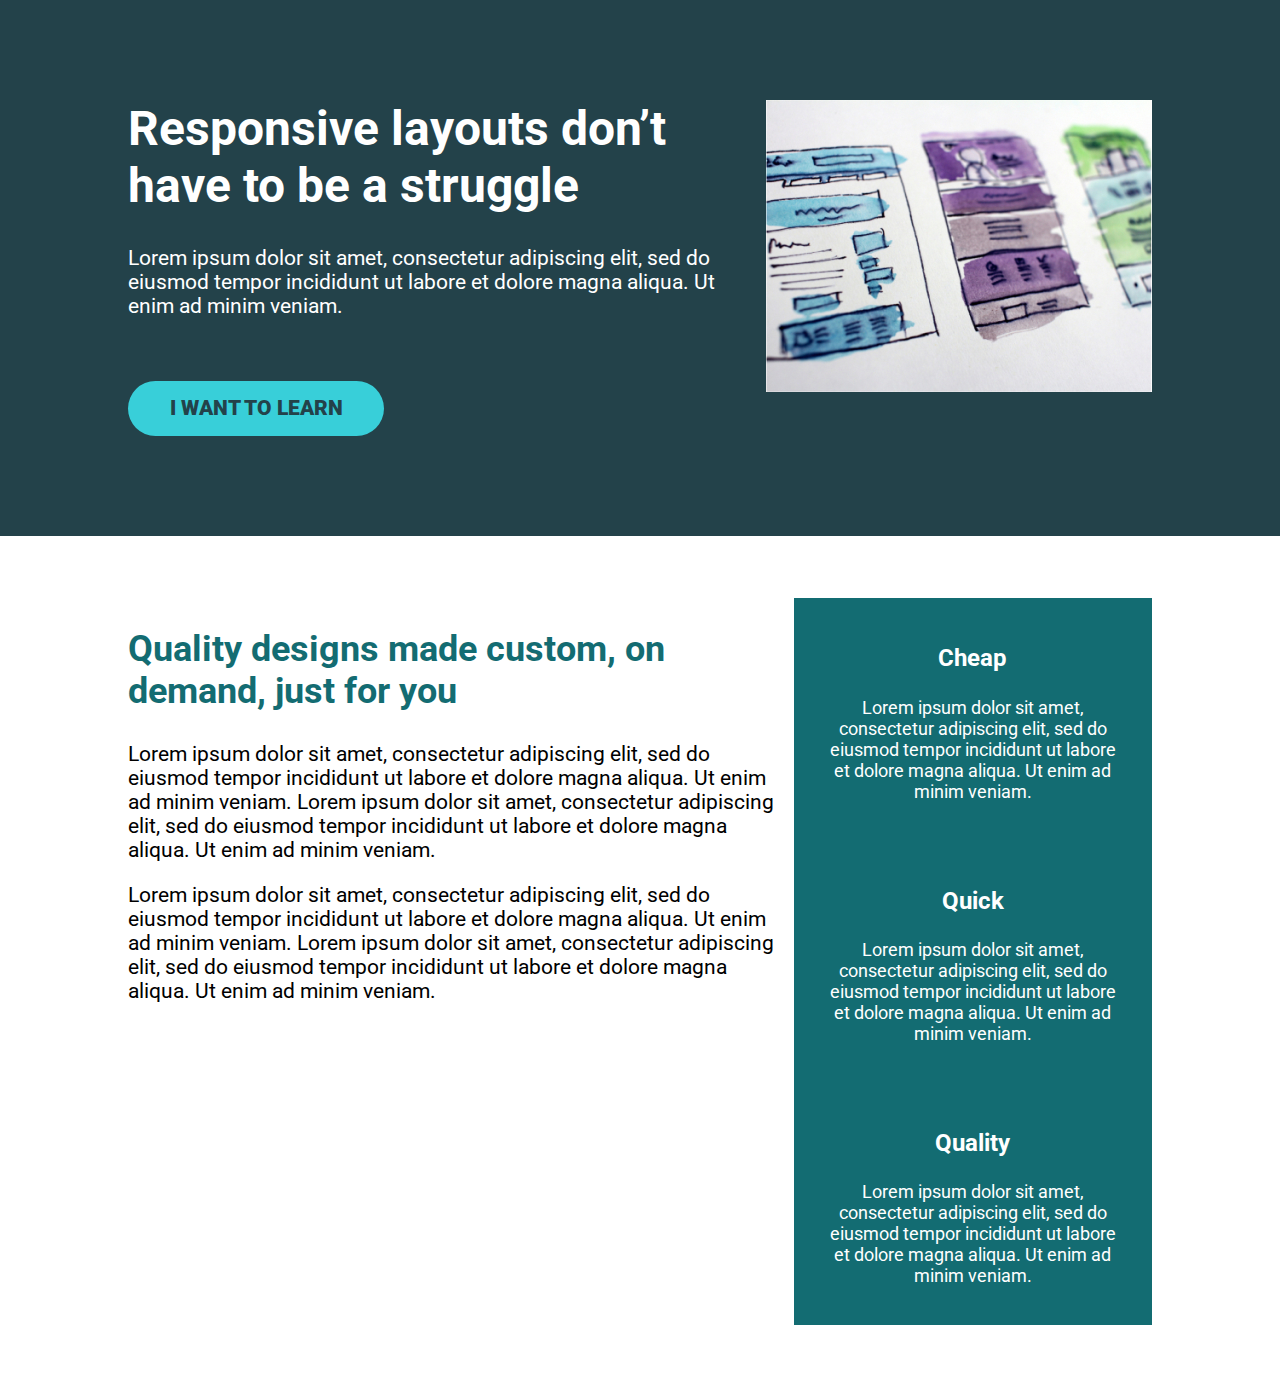
==== flexbox challenge02/index.html @ d34ac8a5 "first commit" ====
<!DOCTYPE html>
<html lang="en">
<head>
    <meta charset="UTF-8">
    <meta name="viewport" content="width=device-width, initial-scale=1.0">
    <title>Conquering Rsponsive Layouts</title>
    <link href="https://fonts.googleapis.com/css2?family=Roboto:wght@400;900&display=swap" rel="stylesheet"> 
    <link rel="stylesheet" href="style.css">
</head>
<body>
    <div class="hero">
        <div class="container row">
            <div class="hero__text">
                <h1>Responsive layouts don’t have to be a struggle</h1>
                <p>Lorem ipsum dolor sit amet, consectetur adipiscing elit, sed do eiusmod tempor incididunt ut labore et dolore magna aliqua. Ut enim ad minim veniam.</p>
                <a href="#" class="btn">I want to learn</a>
            </div>
            <div class="hero__image">
                <img src="./img/hero-img.jpg" alt="3 websites sketches">
            </div>
        </div>
    </div> 

    <main>
        <section class="main container row">
            <section class="main__left">
                <h2>Quality designs made custom, on demand, just for you</h2>
                <p>Lorem ipsum dolor sit amet, consectetur adipiscing elit, sed do eiusmod tempor incididunt ut labore et dolore magna aliqua. Ut enim ad minim veniam. Lorem ipsum dolor sit amet, consectetur adipiscing elit, sed do eiusmod tempor incididunt ut labore et dolore magna aliqua. Ut enim ad minim veniam.</p>
                <p>Lorem ipsum dolor sit amet, consectetur adipiscing elit, sed do eiusmod tempor incididunt ut labore et dolore magna aliqua. Ut enim ad minim veniam. Lorem ipsum dolor sit amet, consectetur adipiscing elit, sed do eiusmod tempor incididunt ut labore et dolore magna aliqua. Ut enim ad minim veniam.</p>
            </section>
            <aside class="main__right">
                <div class="item">
                    <h3>Cheap</h3>
                    <p>Lorem ipsum dolor sit amet, consectetur adipiscing elit, sed do eiusmod tempor incididunt ut labore et dolore magna aliqua. Ut enim ad minim veniam.</p>
                </div>
                <div class="item">
                    <h3>Quick</h3>
                    <p>Lorem ipsum dolor sit amet, consectetur adipiscing elit, sed do eiusmod tempor incididunt ut labore et dolore magna aliqua. Ut enim ad minim veniam.</p>
                </div>
                <div class="item">
                    <h3>Quality</h3>
                    <p>Lorem ipsum dolor sit amet, consectetur adipiscing elit, sed do eiusmod tempor incididunt ut labore et dolore magna aliqua. Ut enim ad minim veniam.</p>
                </div>
            </aside>
        </section>
    </main>
</body>
</html>
---- flexbox challenge02/style.css ----
/* 
////// For this challenge ///////

- All text is in the text.md file

// Requirements
1. Refer to the design specs for the
   overall layout 
2. The image should line up with
   the sidebar in the section
   below

*/

*, *::before, *::after {
    box-sizing: border-box;
}

body {
    margin: 0;
    font-family: 'Roboto', sans-serif;
    font-size: 1.3rem;
}

img {
    max-width: 100%;
}

h1 {
    font-size: 3rem;
    margin-top: 0;
}

.container {
    width: 80%;
    max-width: 1100px;
    margin: 0 auto;
}

.row {
    /* display: flex => flex container */
    display: flex;
    justify-content: space-between;
    
    /* can't use yet */
    /* gap: 100px; */
}

.col {
    /* these are now flex items */
    width: 100%;
}

.col + .col {
    margin-left: 30px;
}

.hero {
    padding: 100px 0;
    background-color: #23424A;
    color: #FFF;
}

.hero__text { 
    width: 62%;
}

.hero__img {
    width: 32%;
    align-self: flex-start;
}

.hero p {
    margin-bottom: 3em;
}

.btn {
    display: inline-block;
    text-decoration: none;
    text-transform: uppercase; 
    color: #23424A;
    font-weight: 900;
    background-color: #38CFD9;
    padding: .75em 2em;
    border-radius: 100px;
}

.btn:hover,
.btn:focus {
    opacity: .75; 
}

.main {
    padding: 3em 0;
    justify-content: space-between;
}

.main__left {
    width: 65%;
}

.main__left h2 {
    color: #136C72;
    font-size: 36px;
}

.main__right {
    width: 35%;
    background-color: #136C72;
    color: white;
    text-align: center;
}

.item {
    padding: 1em 1.5em;
}

.item p {
    font-size: 18px;
}
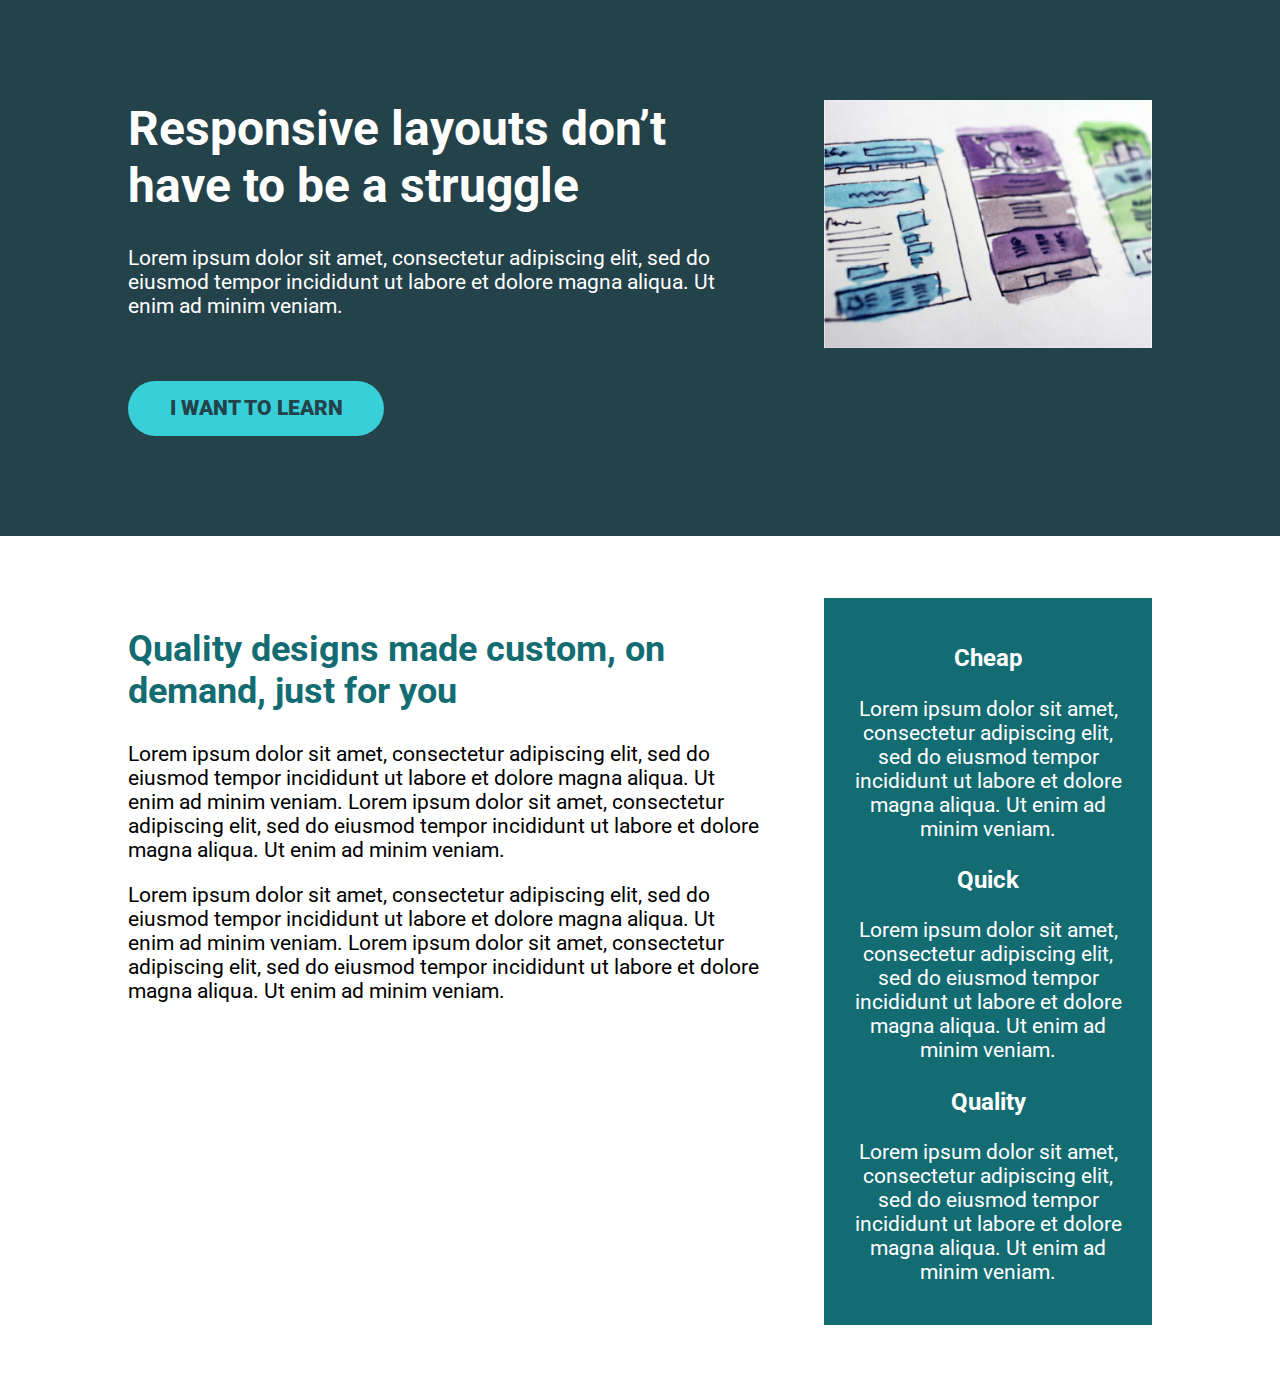
==== commit ec68fd1a: "image div width correction" ====
--- a/flexbox challenge02/index.html
+++ b/flexbox challenge02/index.html
@@ -29,18 +29,14 @@
                 <p>Lorem ipsum dolor sit amet, consectetur adipiscing elit, sed do eiusmod tempor incididunt ut labore et dolore magna aliqua. Ut enim ad minim veniam. Lorem ipsum dolor sit amet, consectetur adipiscing elit, sed do eiusmod tempor incididunt ut labore et dolore magna aliqua. Ut enim ad minim veniam.</p>
             </section>
             <aside class="main__right">
-                <div class="item">
-                    <h3>Cheap</h3>
-                    <p>Lorem ipsum dolor sit amet, consectetur adipiscing elit, sed do eiusmod tempor incididunt ut labore et dolore magna aliqua. Ut enim ad minim veniam.</p>
-                </div>
-                <div class="item">
-                    <h3>Quick</h3>
-                    <p>Lorem ipsum dolor sit amet, consectetur adipiscing elit, sed do eiusmod tempor incididunt ut labore et dolore magna aliqua. Ut enim ad minim veniam.</p>
-                </div>
-                <div class="item">
-                    <h3>Quality</h3>
-                    <p>Lorem ipsum dolor sit amet, consectetur adipiscing elit, sed do eiusmod tempor incididunt ut labore et dolore magna aliqua. Ut enim ad minim veniam.</p>
-                </div>
+                <h3>Cheap</h3>
+                <p>Lorem ipsum dolor sit amet, consectetur adipiscing elit, sed do eiusmod tempor incididunt ut labore et dolore magna aliqua. Ut enim ad minim veniam.</p>
+            
+                <h3>Quick</h3>
+                <p>Lorem ipsum dolor sit amet, consectetur adipiscing elit, sed do eiusmod tempor incididunt ut labore et dolore magna aliqua. Ut enim ad minim veniam.</p>
+            
+                <h3>Quality</h3>
+                <p>Lorem ipsum dolor sit amet, consectetur adipiscing elit, sed do eiusmod tempor incididunt ut labore et dolore magna aliqua. Ut enim ad minim veniam.</p>           
             </aside>
         </section>
     </main>
--- a/flexbox challenge02/style.css
+++ b/flexbox challenge02/style.css
@@ -61,11 +61,11 @@
     color: #FFF;
 }
 
-.hero__text { 
+.hero__text, .main__left { 
     width: 62%;
 }
 
-.hero__img {
+.hero__image, .main__right {
     width: 32%;
     align-self: flex-start;
 }
@@ -95,24 +95,16 @@
     justify-content: space-between;
 }
 
-.main__left {
-    width: 65%;
-}
-
 .main__left h2 {
     color: #136C72;
     font-size: 36px;
 }
 
 .main__right {
-    width: 35%;
     background-color: #136C72;
     color: white;
     text-align: center;
-}
-
-.item {
-    padding: 1em 1.5em;
+    padding: 1em;
 }
 
 .item p {
